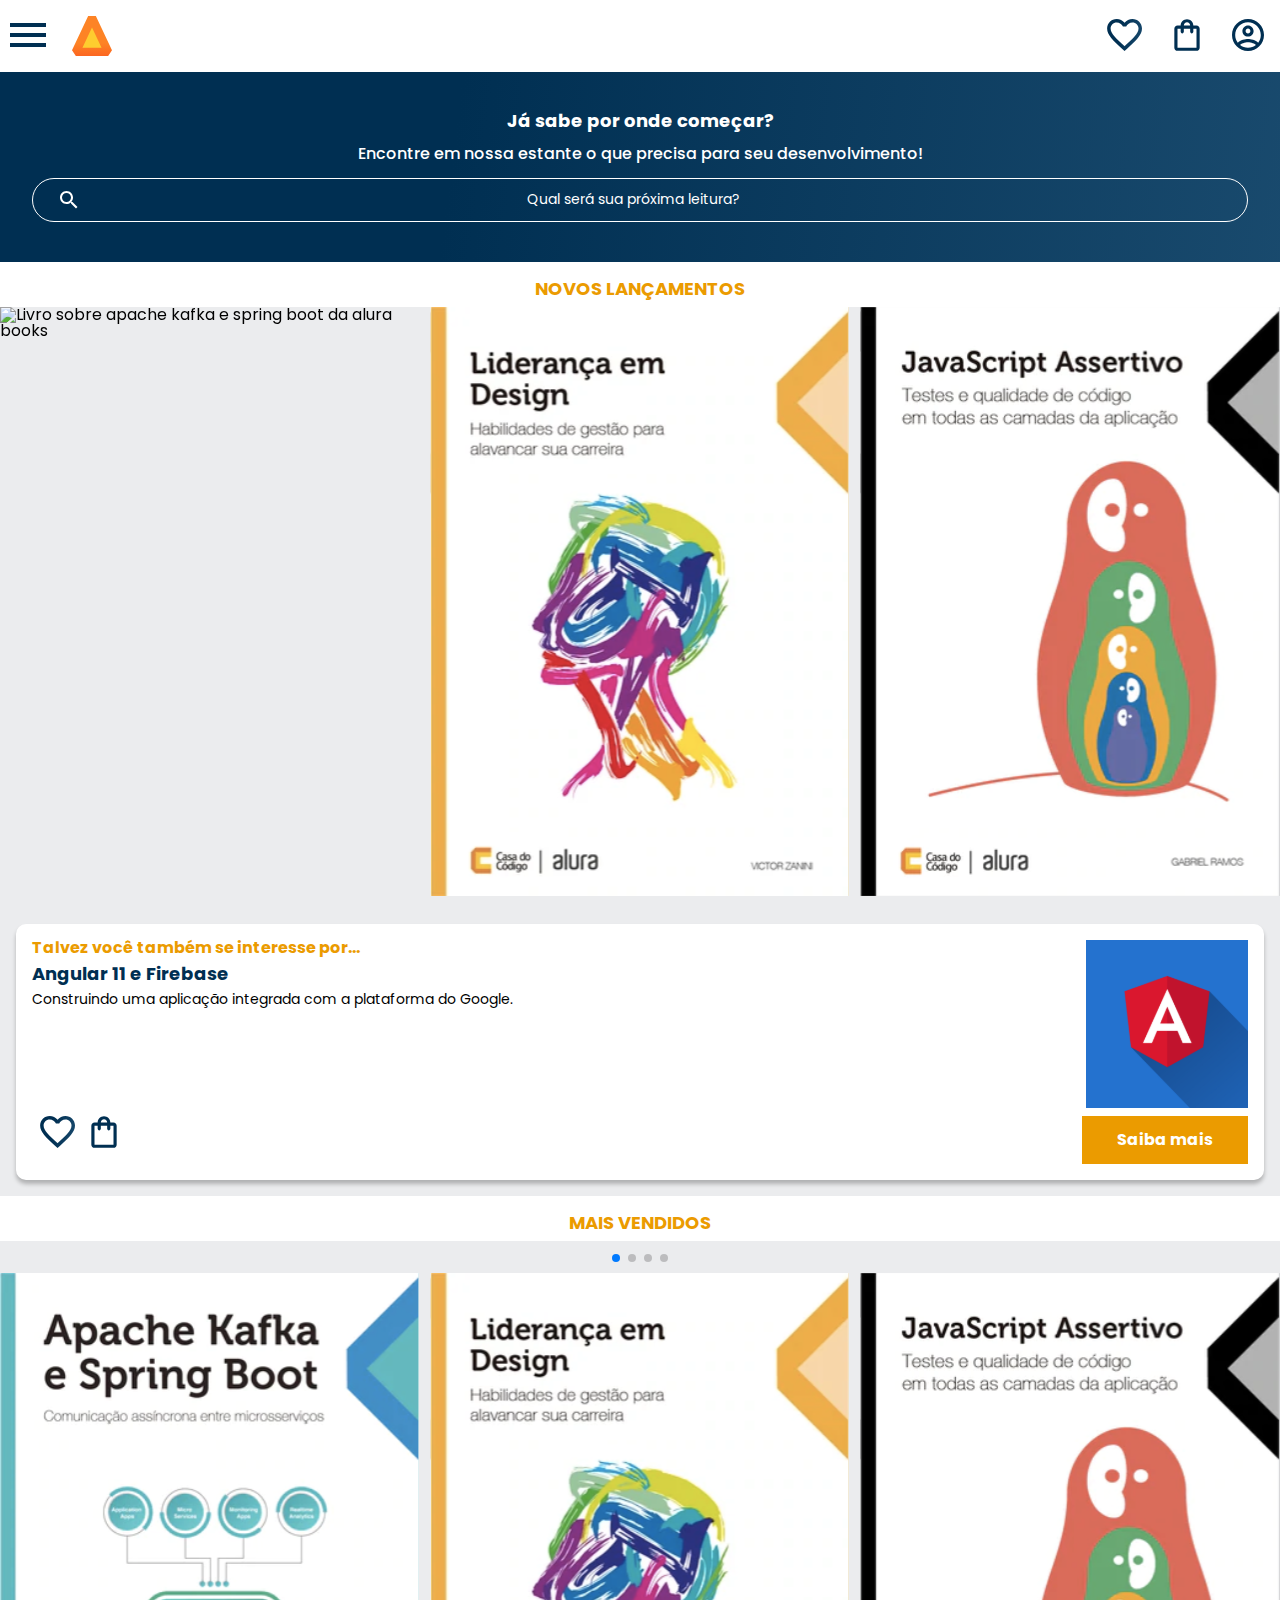
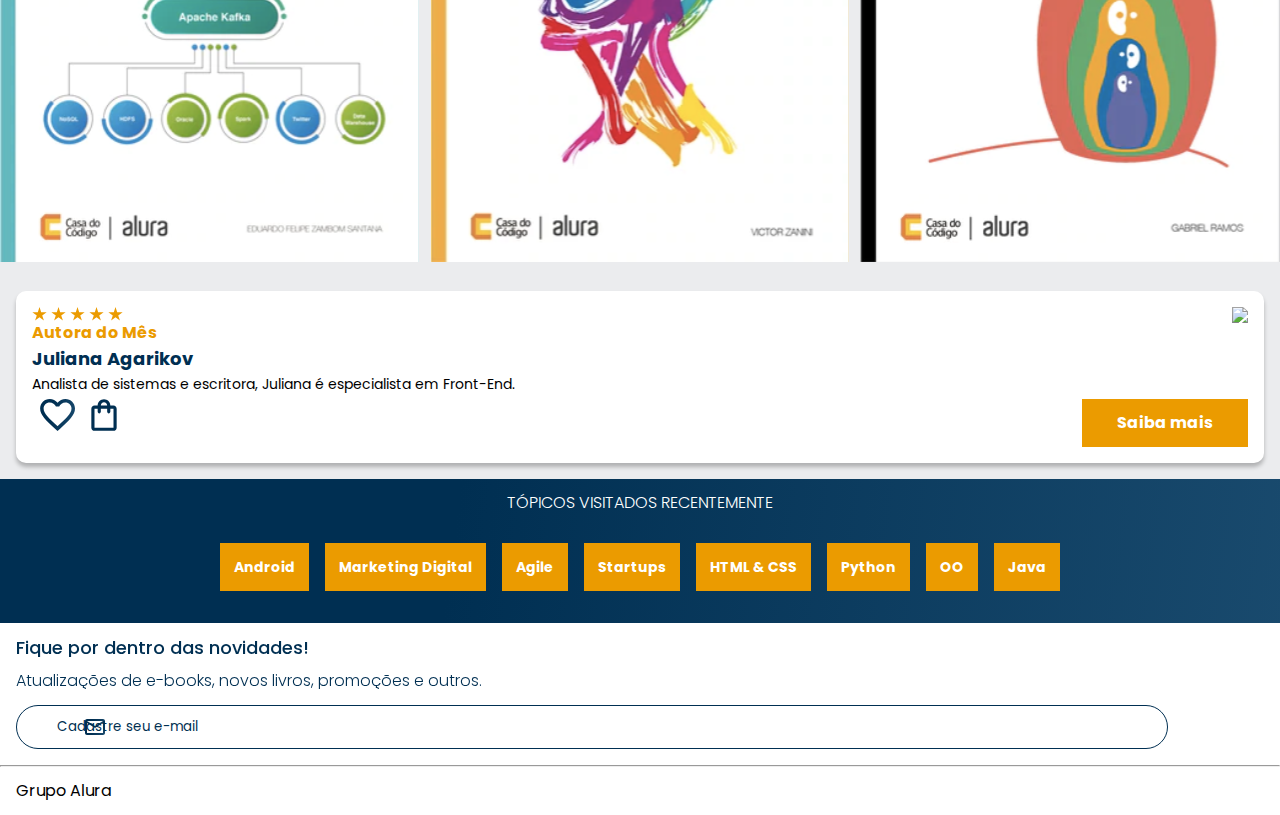
==== alura-books-aula12/index.html @ 09a9d97d "Add files via upload" ====
<!DOCTYPE html>
<html>

<head>
  <meta charset="UTF-8">
  <meta name="viewport" content="width=device-width, initial-scale=1.0">
  <title>AluraBooks</title>
  <link rel="stylesheet" href="reset.css">
  <link rel="preconnect" href="https://fonts.googleapis.com">
  <link rel="preconnect" href="https://fonts.gstatic.com" crossorigin>
  <link href="https://fonts.googleapis.com/css2?family=Poppins:wght@300;400;500;700&display=swap" rel="stylesheet">
  <link rel="stylesheet" href="https://cdn.jsdelivr.net/npm/swiper@11/swiper-bundle.min.css" />
  <link rel="stylesheet" href="styles.css">
</head>

<body>
  <header class="cabeçalho">
    <div class="container">
      <input type="checkbox" id="menu" class="container__botao">
      <label for="menu">
        <span class="cabeçalho__menu-hamburguer container__imagem"></span>
      </label>
      <ul class="lista-menu">
        <li class="lista-menu__titulo">Categorias</li>
        <li class="lista-menu__item">
          <a href="#" class="lista-menu__link">Programação</a>
        </li>
        <li class="lista-menu__item">
          <a href="#" class="lista-menu__link">Front-end</a>
        </li>
        <li class="lista-menu__item">
          <a href="#" class="lista-menu__link">Infraestrutura</a>
        </li>
        <li class="lista-menu__item">
          <a href="#" class="lista-menu__link">Business</a>
        </li>
        <li class="lista-menu__item">
          <a href="#" class="lista-menu__link">Design & UX</a>
        </li>
      </ul>
      <img src="img/Logo.svg" alt="Logo da Alurabooks" class="container__imagem">
    </div>
    <div class="container">
      <a href="#"><img src="img/Favoritos.svg" alt="Meus favoritos" class="container__imagem"></a>
      <a href="#"><img src="img/Compras.svg" alt="Carrinhos de compras" class="container__imagem"></a>
      <a href="#"><img src="img/Usuario.svg" alt="Meu perfil" class="container__imagem"></a>
    </div>
  </header>

  <section class="banner">
    <h2 class="banner__titulo">Já sabe por onde começar?</h2>
    <p class="banner__texto">Encontre em nossa estante o que precisa para seu desenvolvimento!</p>
    <input type="search" class="banner__pesquisa" placeholder="Qual será sua próxima leitura?">
  </section>

  <section class="carrossel">
    <h2 class="carrossel__titulo">Novos lançamentos</h2>
    <!-- Slider main container -->
    <div class="swiper">
      <!-- Additional required wrapper -->
      <div class="swiper-wrapper">
        <!-- Slides -->
        <div class="swiper-slide"><img src="img/Apachekafka.svg"
            alt="Livro sobre apache kafka e spring boot da alura books"></div>
        <div class="swiper-slide"><img src="img/Liderança.svg"
            alt="Livro sobre liderança em design design da alura books"></div>
        <div class="swiper-slide"><img src="img/Javascript.svg" alt="Livro sobre javascript assertivo da alura books">
        </div>
        <div class="swiper-slide">
          <img src="img/Guia Front-end.svg" alt="Livro Guia front end" />
        </div>
        <div class="swiper-slide">
          <img src="img/Portugol.svg" alt="Livro sobre portugol" />
        </div>
        <div class="swiper-slide">
          <img src="img/Acessibilidade.svg" alt="Livro sobre acessibilidade" />
        </div>
      </div>

      <!-- If we need navigation buttons -->
      <div class="swiper-button-prev"></div>
      <div class="swiper-button-next"></div>

    </div>

    <div class="card">
      <div class="card__descrição">
        <div class="descrição">
          <h3 class="descrição__titulo">Talvez você também se interesse por...</h3>
          <h2 class="descrição__titulo-livro">Angular 11 e Firebase</h2>
          <p class="descrição__texto">
            Construindo uma aplicação integrada com a plataforma do Google.
          </p>
        </div>
        <img src="img/Angular.svg" class="descrição__imagem" />
      </div>
      <div class="card__botões">
        <ul class="botões">
          <li class="botões__item">
            <img src="img/Favoritos.svg" alt="Favoritar livro" />
          </li>
          <li class="botões__item">
            <img src="img/Compras.svg" alt="Adicionar no carrinho de compras" />
          </li>
        </ul>
        <a href="#" class="botões__ancora">Saiba mais</a>
      </div>
    </div>

  </section>

  <section class=”carrossel”>
    <h2 class="carrossel__titulo">Mais vendidos</h2>
    <div class="swiper">
      <!-- Additional required wrapper -->
      <!-- If we need pagination -->
      <div class="swiper-pagination"></div>

      <div class="swiper-wrapper">
        <!-- Slides -->
        <div class="swiper-slide"><img src="img/ApacheKafka.svg"
            alt="Livro sobre apache kafka e spring boot da alura books"></div>
        <div class="swiper-slide"><img src="img/Liderança.svg" alt="Livro sobre liderança em design da alura books">
        </div>
        <div class="swiper-slide"><img src="img/Javascript.svg" alt="Livro sobre javascript assertivo da alurabooks">
        </div>
        <div class="swiper-slide"><img src="img/Guia Front-end.svg" alt="Livro Guia front end"></div>
        <div class="swiper-slide"><img src="img/Portugol.svg" alt="Livro sobre portugol"></div>
        <div class="swiper-slide"><img src="img/Acessibilidade.svg" alt="livro sobre acessibilidade"></div>
      </div>

      <!-- If we need navigation buttons -->
      <div class="swiper-button-prev"></div>
      <div class="swiper-button-next"></div>
    </div>

    <div class="card">
      <!-- 1º linha -->
      <div class="card__descrição">
        <!-- 1º coluna -->
        <div class="descrição">
          <img src="img/Estrelinhas.svg" alt="Avaliação 5 estrelas">
          <h3 class="descrição__titulo">Autora do Mês</h3>
          <h2 class="descrição__titulo-livro">Juliana Agarikov</h2>
          <p class="descrição__texto">Analista de sistemas e escritora, Juliana é especialista em Front-End.
          </p>
        </div>
        <!-- 2º coluna -->
        <img src="img/Escritora.svg" class="descrição__imagem">
      </div>

      <!-- 2º linha -->
      <div class="card__botões">
        <!-- 1º coluna -->
        <ul class="botões">
          <li class="botões__item"><img src="img/Favoritos.svg" alt="Favoritar livro"></li>
          <li class="botões__item"><img src="img/Compras.svg" alt="Adicionar no carrinho de compras"></li>
        </ul>
        <!-- 2º coluna -->
        <a href="#" class="botões__ancora">Saiba mais</a>
      </div>
    </div>



  </section>

  <section class="tópicos">
    <h2 class="tópicos__titulo">TÓPICOS VISITADOS RECENTEMENTE</h2>
    <ul class="tópicos__lista">
      <li class="tópicos__item"><a href="#" class="tópicos__link">Android</a></li>
      <li class="tópicos__item">
        <a href="#" class="tópicos__link">Marketing Digital</a>
      </li>
      <li class="tópicos__item">
        <a href="#" class="tópicos__link">Agile</a>
      </li>
      <li class="tópicos__item">
        <a href="#" class="tópicos__link">Startups</a>
      </li>
      <li class="tópicos__item">
        <a href="#" class="tópicos__link">HTML & CSS</a>
      </li>
      <li class="tópicos__item">
        <a href="#" class="tópicos__link">Python</a>
      </li>
      <li class="tópicos__item">
        <a href="#" class="tópicos__link">OO</a>
      </li>
      <li class="tópicos__item">
        <a href="#" class="tópicos__link">Java</a>
      </li>
    </ul>
  </section>

  <section class="contato">
    <h2 class="contato__titulo">Fique por dentro das novidades!</h2>
    <p class="contato__texto">
      Atualizações de e-books, novos livros, promoções e outros.
    </p>
    <input type="email" placeholder="Cadastre seu e-mail" class="contato__email" />
  </section>

  <hr />

  <footer class="rodapé">
    <h2 class="rodapé__titulo">Grupo Alura</h2>
  </footer>

  <script src="https://cdn.jsdelivr.net/npm/swiper@11/swiper-bundle.min.js"></script>
  <script>
    const swiper = new Swiper(".swiper", {
      spaceBetween: 10,
      slidesPerView: 3,
      pagination: {
        el: ".swiper-pagination",
        type: "bullets",
      },
    });
  </script>
</body>

</html>
---- alura-books-aula12/styles.css ----
@import url("styles/header.css");
@import url("styles/banner.css");
@import url("styles/carrossel.css");
@import url("styles/topicos.css");
@import url("styles/contato.css");
@import url("styles/rodapé.css");

:root {
    --cor-de-fundo: #EBECEE;
    --branco: #FFFFFF;
    --laranja: #EB9B00;
    --azul-degrade: linear-gradient(97.54deg, #002f52 35.49%, #326589 165.37%);
    --fonte-principal: "Poppins";
    --azul: #002F52;
}

body {
    background-color: var(--cor-de-fundo);
    font-family: var(--fonte-principal);
    font-size: 16px;
    font-weight: 400;
}
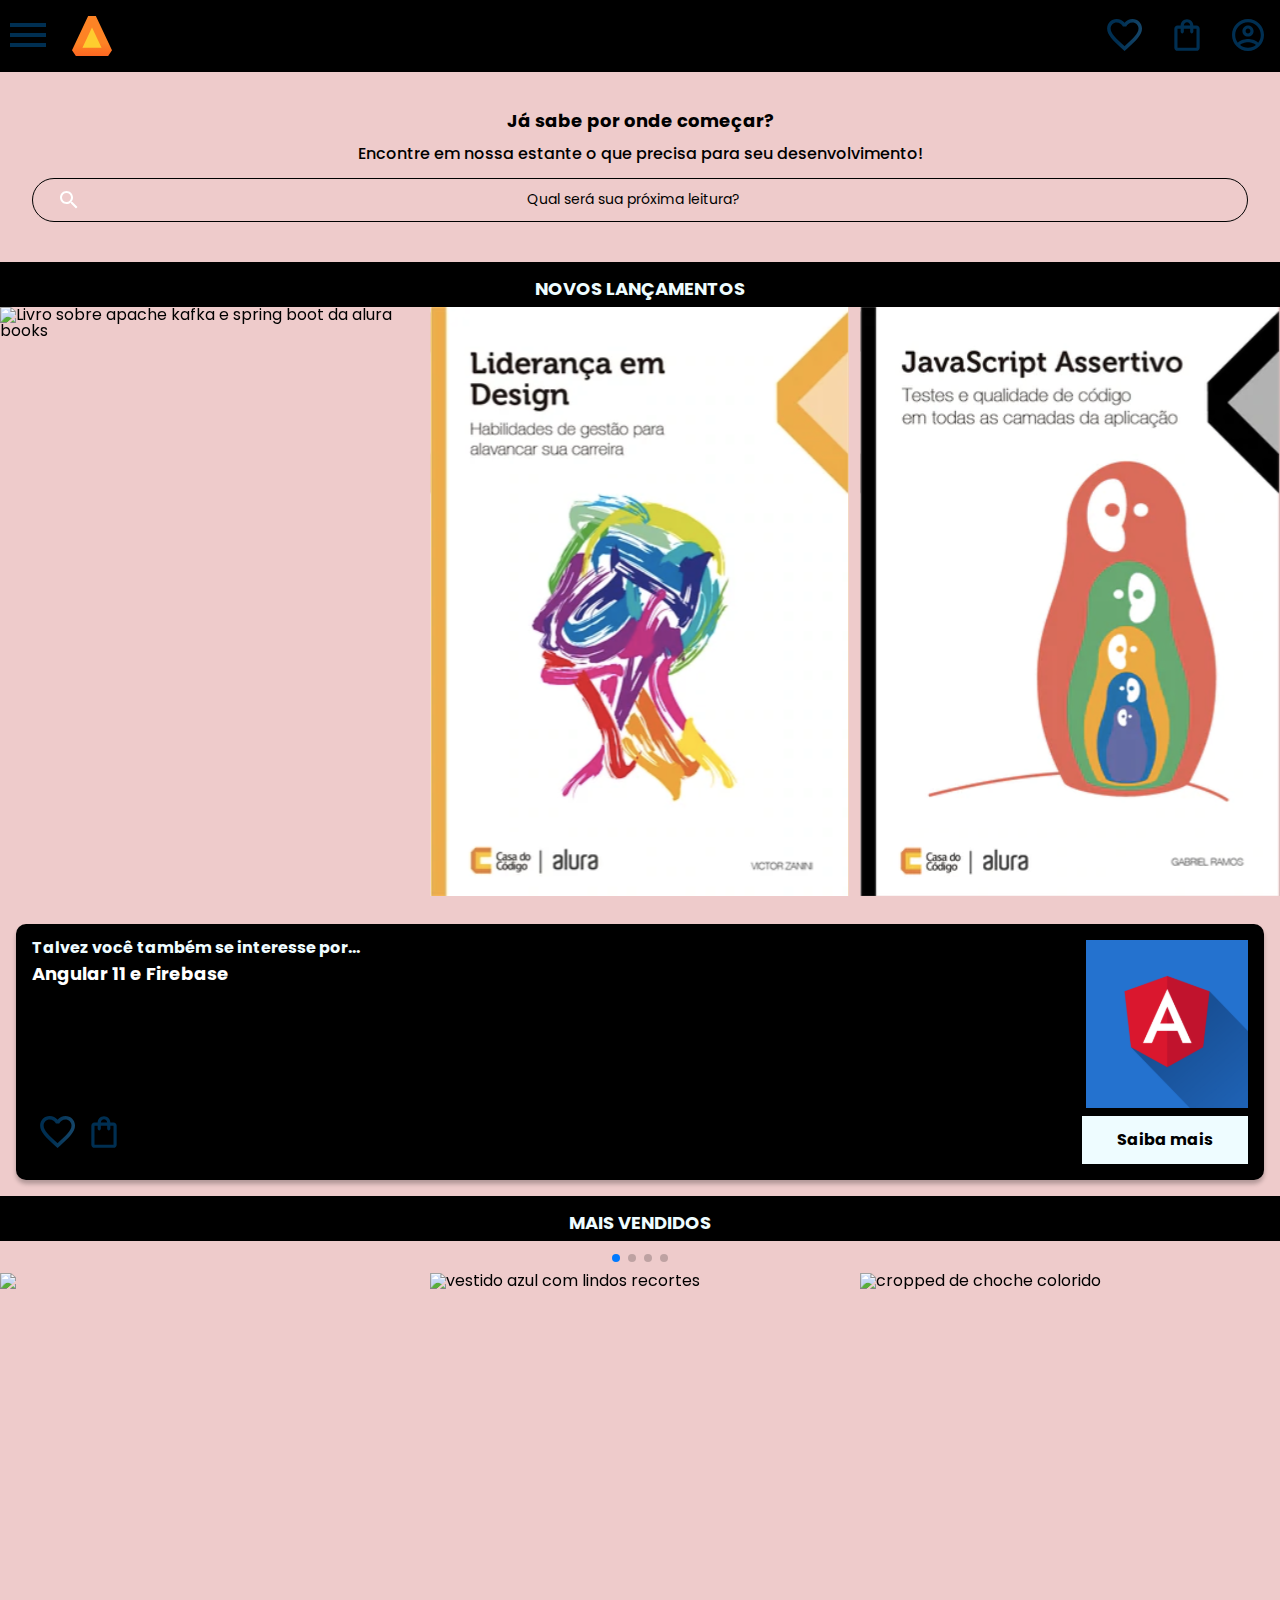
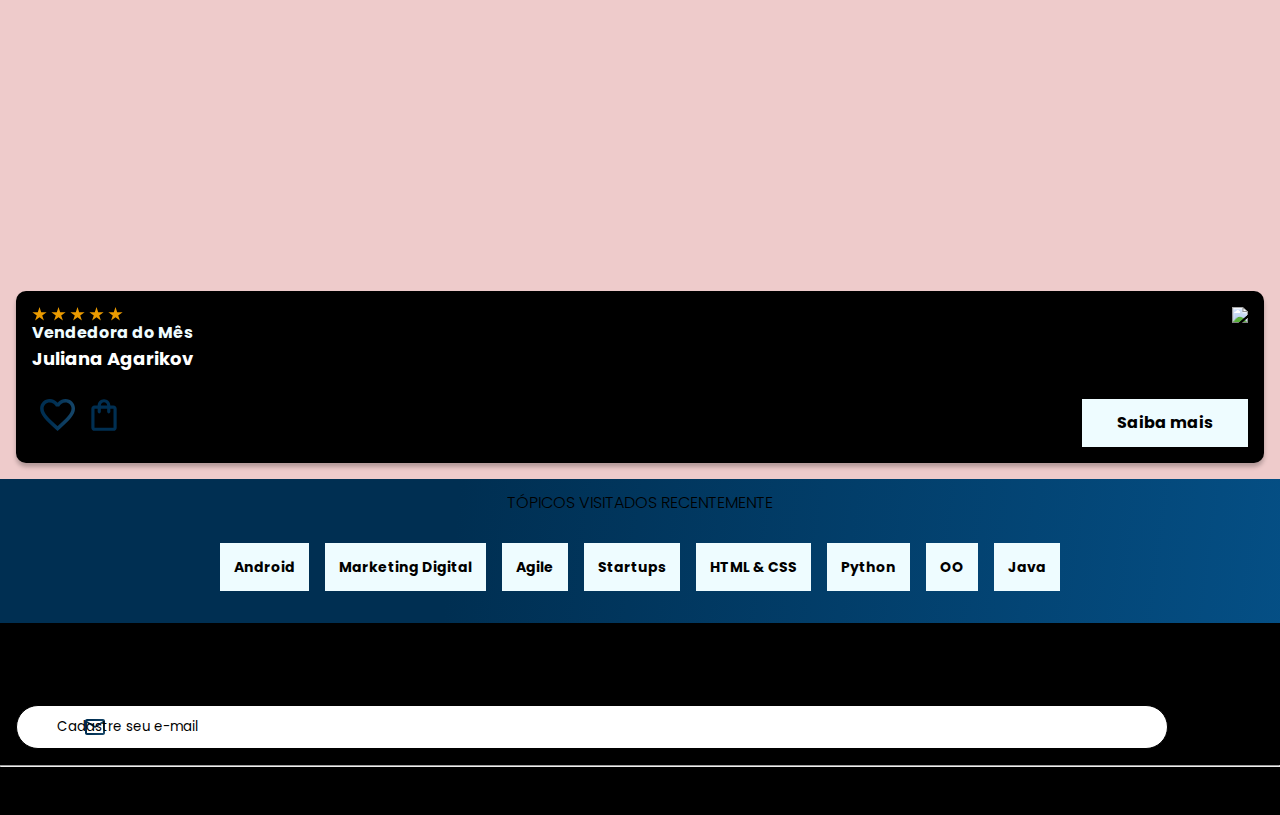
==== commit 43be00bf: "Add files via upload" ====
--- a/alura-books-aula12/index.html
+++ b/alura-books-aula12/index.html
@@ -60,8 +60,13 @@
       <!-- Additional required wrapper -->
       <div class="swiper-wrapper">
         <!-- Slides -->
-        <div class="swiper-slide"><img src="img/Apachekafka.svg"
-            alt="Livro sobre apache kafka e spring boot da alura books"></div>
+        
+        
+        <div class="swiper-slide">
+          <img src="img/" alt="Livro sobre apache kafka e spring boot da alura books">
+        </div>
+
+
         <div class="swiper-slide"><img src="img/Liderança.svg"
             alt="Livro sobre liderança em design design da alura books"></div>
         <div class="swiper-slide"><img src="img/Javascript.svg" alt="Livro sobre javascript assertivo da alura books">
@@ -118,13 +123,14 @@
 
       <div class="swiper-wrapper">
         <!-- Slides -->
-        <div class="swiper-slide"><img src="img/ApacheKafka.svg"
-            alt="Livro sobre apache kafka e spring boot da alura books"></div>
-        <div class="swiper-slide"><img src="img/Liderança.svg" alt="Livro sobre liderança em design da alura books">
-        </div>
-        <div class="swiper-slide"><img src="img/Javascript.svg" alt="Livro sobre javascript assertivo da alurabooks">
-        </div>
-        <div class="swiper-slide"><img src="img/Guia Front-end.svg" alt="Livro Guia front end"></div>
+        <div class="swiper-slide"><img src="
+            alt="vestido amarelo com um lindo modelo"></div>
+        <div class="swiper-slide"><img src="https://images.app.goo.gl/LKmsNvWqtErVWGVv5" alt="vestido azul com lindos recortes"
+        ">
+        </div>
+        <div class="swiper-slide"><img src="https://images.app.goo.gl/S8rQZCiTAUq6hV716" alt="cropped de choche colorido">
+        </div>
+        <div class="swiper-slide"><img src="https://images.app.goo.gl/gyHYaRmbeBZMs4DVA" alt="roupas de cama de acordo com seu gosto"></div>
         <div class="swiper-slide"><img src="img/Portugol.svg" alt="Livro sobre portugol"></div>
         <div class="swiper-slide"><img src="img/Acessibilidade.svg" alt="livro sobre acessibilidade"></div>
       </div>
@@ -140,13 +146,13 @@
         <!-- 1º coluna -->
         <div class="descrição">
           <img src="img/Estrelinhas.svg" alt="Avaliação 5 estrelas">
-          <h3 class="descrição__titulo">Autora do Mês</h3>
+          <h3 class="descrição__titulo">Vendedora do Mês</h3>
           <h2 class="descrição__titulo-livro">Juliana Agarikov</h2>
-          <p class="descrição__texto">Analista de sistemas e escritora, Juliana é especialista em Front-End.
+          <p class="descrição__texto">Analista de sistema
           </p>
         </div>
         <!-- 2º coluna -->
-        <img src="img/Escritora.svg" class="descrição__imagem">
+        <img src="img/Vendedora.svg" class="descrição__imagem">
       </div>
 
       <!-- 2º linha -->
@@ -196,7 +202,7 @@
   <section class="contato">
     <h2 class="contato__titulo">Fique por dentro das novidades!</h2>
     <p class="contato__texto">
-      Atualizações de e-books, novos livros, promoções e outros.
+      Atualizações de vestidos, saias, blusas e roupas de cama de acordo com sua personalidade
     </p>
     <input type="email" placeholder="Cadastre seu e-mail" class="contato__email" />
   </section>
--- a/alura-books-aula12/styles.css
+++ b/alura-books-aula12/styles.css
@@ -6,12 +6,12 @@
 @import url("styles/rodapé.css");
 
 :root {
-    --cor-de-fundo: #EBECEE;
-    --branco: #FFFFFF;
-    --laranja: #EB9B00;
-    --azul-degrade: linear-gradient(97.54deg, #002f52 35.49%, #326589 165.37%);
+    --cor-de-fundo: rgb(238, 203, 203);
+    --branco: #000000;
+    --laranja: #eefcff;
+    --azul-degrade: linear-gradient(97.54deg, #002f52 35.49%, #096fb8 165.37%);
     --fonte-principal: "Poppins";
-    --azul: #002F52;
+    --azul: #ffffff;
 }
 
 body {
